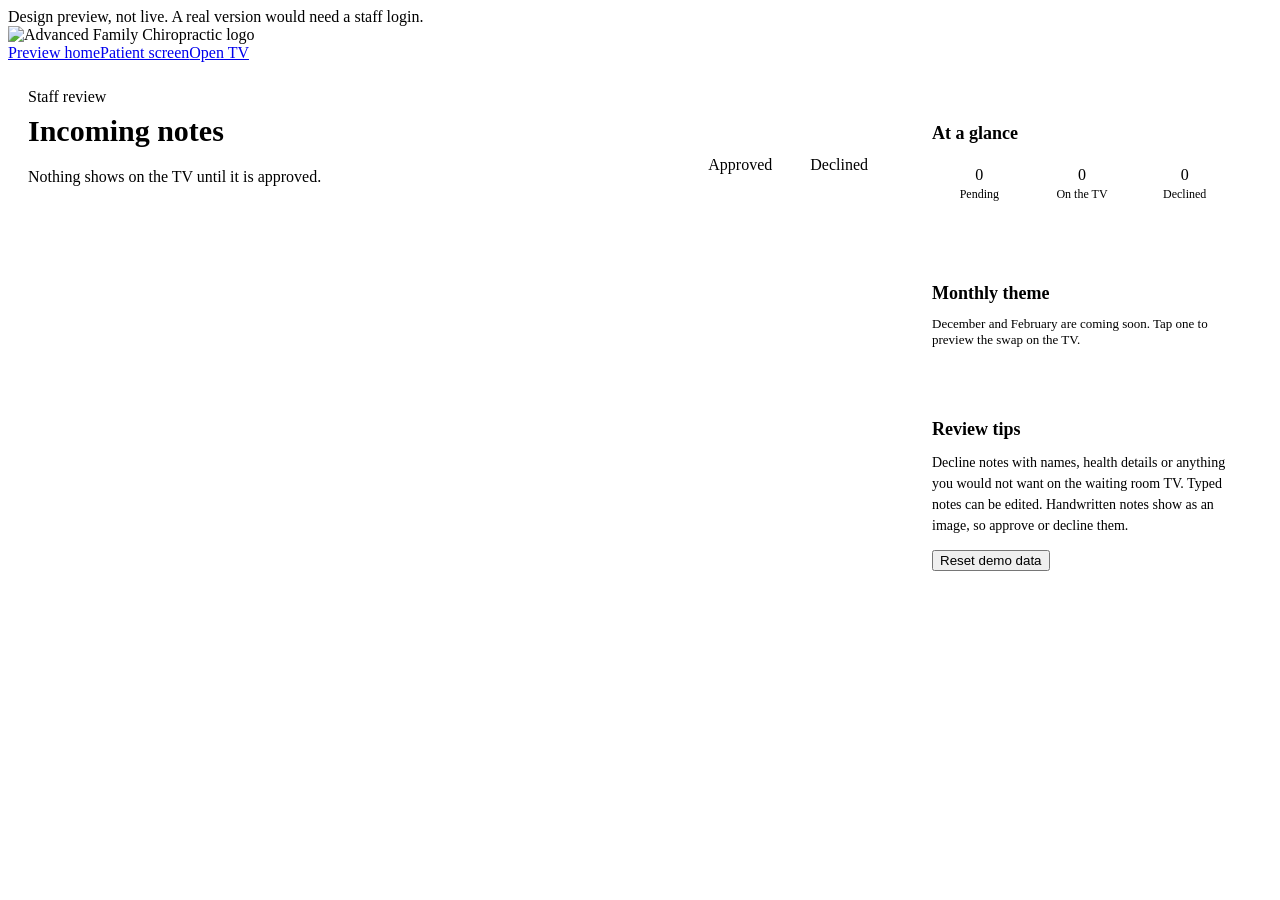
==== staff/index.html @ f01b8c11 "Add hub, patient, staff and TV mockup screens" ====
<!doctype html><html lang="en"><head><meta charset="utf-8"><meta name="viewport" content="width=device-width, initial-scale=1"><meta name="robots" content="noindex, nofollow"><link rel="preconnect" href="https://fonts.googleapis.com"><link rel="preconnect" href="https://fonts.gstatic.com" crossorigin><link href="https://fonts.googleapis.com/css2?family=Manrope:wght@400;500;600;700;800&family=Plus+Jakarta+Sans:wght@600;700;800&family=Caveat:wght@600&display=swap" rel="stylesheet"><title>Staff review: AFC thankful board (design preview)</title><link rel="stylesheet" href="../assets/styles.css">
<style>
.wrap{max-width:1240px;margin:0 auto;padding:26px 20px 60px;display:grid;grid-template-columns:1fr 340px;gap:24px;align-items:start}
@media (max-width:900px){.wrap{grid-template-columns:1fr}}
.head{display:flex;justify-content:space-between;align-items:flex-end;gap:12px;margin-bottom:16px;flex-wrap:wrap}
.head h1{font-size:30px;color:var(--primary-dark)}
.filters{display:flex;gap:6px;background:#fff;border:1px solid var(--line);border-radius:999px;padding:4px}
.filters button{border:0;background:none;font:700 14px var(--font-body);padding:8px 16px;border-radius:999px;color:var(--slate);cursor:pointer}
.filters button[aria-pressed=true]{background:var(--primary);color:#fff}
.list{display:grid;gap:12px}
.item{padding:16px 18px;display:grid;grid-template-columns:1fr auto;gap:14px;align-items:center}
.item .body{font:600 19px/1.4 var(--font-body);color:var(--ink)}
.item .meta{font-size:13px;color:var(--muted);margin-top:6px;display:flex;gap:8px;align-items:center;flex-wrap:wrap}
.item img{max-width:100%;height:110px;object-fit:contain;background:#fff;border:1px solid var(--line);border-radius:10px;display:block}
.item .acts{display:flex;gap:8px;flex-wrap:wrap;justify-content:flex-end}
.item textarea{width:100%;font:600 18px var(--font-body);padding:10px;border:2px solid var(--primary);border-radius:10px;min-height:70px}
.st{font-weight:800;font-size:12px;text-transform:uppercase;letter-spacing:.05em}
.st.pending{color:#B54708}.st.approved{color:#127a4a}.st.declined{color:#B42318}
.empty{padding:30px;text-align:center;color:var(--muted)}
.side .card{padding:20px;margin-bottom:16px}
.side h2{font-size:18px;color:var(--primary-dark);margin-bottom:12px}
.theme{display:flex;align-items:center;gap:12px;padding:12px;border:2px solid var(--line);border-radius:14px;margin-bottom:10px;cursor:pointer;background:#fff;width:100%;text-align:left;font:inherit}
.theme[aria-pressed=true]{border-color:var(--primary);background:var(--primary-glow)}
.theme svg{width:44px;height:44px;flex:none}
.theme b{display:block;font-size:15px}.theme small{color:var(--muted)}
.stats{display:grid;grid-template-columns:repeat(3,1fr);gap:8px;text-align:center}
.stats div{background:var(--bg);border-radius:12px;padding:10px 4px}
.stats b{display:block;font:800 26px var(--font-heading);color:var(--primary-dark)}
.stats span{font-size:12px;color:var(--muted)}
</style></head><body>
<div class="preview-banner">Design preview, not live. A real version would need a staff login.</div>
<header class="topbar"><img src="https://www.afctricities.com/wp-content/uploads/2026/04/Advanced-Family-Chiropractic-Logo-v1.png" alt="Advanced Family Chiropractic logo"><nav><a href="../">Preview home</a><a href="../patient/">Patient screen</a><a href="../tv/" target="_blank">Open TV</a></nav></header>
<div class="wrap">
<main>
<div class="head"><div><span class="badge">Staff review</span><h1 style="margin-top:8px">Incoming notes</h1><p class="muted" style="margin:6px 0 0">Nothing shows on the TV until it is approved.</p></div>
<div class="filters" role="group"><button data-f="pending" aria-pressed="true">Pending <span id="cP"></span></button><button data-f="approved" aria-pressed="false">Approved <span id="cA"></span></button><button data-f="declined" aria-pressed="false">Declined <span id="cD"></span></button></div></div>
<div class="list" id="list"></div>
</main>
<aside class="side">
<div class="card"><h2>At a glance</h2><div class="stats"><div><b id="sP">0</b><span>Pending</span></div><div><b id="sA">0</b><span>On the TV</span></div><div><b id="sD">0</b><span>Declined</span></div></div></div>
<div class="card"><h2>Monthly theme</h2><div id="themes"></div><p class="muted" style="font-size:13px;margin:6px 0 0">December and February are coming soon. Tap one to preview the swap on the TV.</p></div>
<div class="card"><h2>Review tips</h2><p class="muted" style="font-size:14px;line-height:1.5;margin:0">Decline notes with names, health details or anything you would not want on the waiting room TV. Typed notes can be edited. Handwritten notes show as an image, so approve or decline them.</p>
<button class="btn ghost small" id="reset" style="margin-top:14px">Reset demo data</button></div>
</aside></div>
<script src="../assets/app.js"></script>
<script>
(function(){
var filter='pending',editing=null,E=AFC.esc;
var icons={turkey:'<svg viewBox="0 0 44 44"><g transform="translate(22 26)"><path d="M0 0L-16-10L-8-18z" fill="#E8590C"/><path d="M0 0L-6-20L6-20z" fill="#F59E0B"/><path d="M0 0L8-18L16-10z" fill="#B91C1C"/></g><circle cx="22" cy="28" r="9" fill="#8B5A2B"/><circle cx="22" cy="18" r="5" fill="#A0522D"/></svg>',
ornaments:'<svg viewBox="0 0 44 44"><path d="M22 4L36 38H8z" fill="#2F6E4F"/><circle cx="18" cy="24" r="3" fill="#176D8C"/><circle cx="26" cy="30" r="3" fill="#FBBF24"/><circle cx="24" cy="17" r="3" fill="#B91C1C"/></svg>',
hearts:'<svg viewBox="0 0 44 44"><path d="M22 38C6 27 4 18 9 12c4-5 10-4 13 1 3-5 9-6 13-1 5 6 3 15-13 26z" fill="#E0457B"/></svg>'};
function render(){
 var all=AFC.all().sort(function(a,b){return b.ts-a.ts;});
 var cnt={pending:0,approved:0,declined:0};all.forEach(function(n){cnt[n.status]++;});
 document.getElementById('cP').textContent='('+cnt.pending+')';document.getElementById('cA').textContent='('+cnt.approved+')';document.getElementById('cD').textContent='('+cnt.declined+')';
 document.getElementById('sP').textContent=cnt.pending;document.getElementById('sA').textContent=cnt.approved;document.getElementById('sD').textContent=cnt.declined;
 var items=all.filter(function(n){return n.status===filter;});
 document.getElementById('list').innerHTML=items.length?items.map(function(n){
  var body=n.type==='ink'?'<img src="'+n.img+'" alt="Handwritten note">':(editing===n.id?'<textarea id="ed">'+E(n.text)+'</textarea>':'<div class="body">'+E(n.text)+'</div>');
  var acts='';
  if(editing===n.id)acts='<button class="btn small ok" data-a="save" data-id="'+n.id+'">Save</button><button class="btn small ghost" data-a="cancel">Cancel</button>';
  else{if(n.status!=='approved')acts+='<button class="btn small ok" data-a="approve" data-id="'+n.id+'">Approve</button>';
   if(n.type==='text')acts+='<button class="btn small ghost" data-a="edit" data-id="'+n.id+'">Edit</button>';
   if(n.status!=='declined')acts+='<button class="btn small danger" data-a="decline" data-id="'+n.id+'">'+(n.status==='approved'?'Remove':'Decline')+'</button>';}
  return '<div class="item card" data-id="'+n.id+'"><div>'+body+'<div class="meta"><span class="st '+n.status+'">'+n.status+'</span>'+(n.sample?'<span class="badge sample">Sample</span>':'')+'<span>'+(n.type==='ink'?'Handwritten':'Typed')+'</span><span>'+new Date(n.ts).toLocaleString([], {month:'short',day:'numeric',hour:'numeric',minute:'2-digit'})+'</span></div></div><div class="acts">'+acts+'</div></div>';
 }).join(''):'<div class="card empty">No '+filter+' notes right now.</div>';
 var cur=AFC.theme().id;
 document.getElementById('themes').innerHTML=Object.keys(AFC.THEMES).map(function(k){var t=AFC.THEMES[k];return '<button class="theme" data-theme="'+k+'" aria-pressed="'+(cur===k)+'">'+icons[k]+'<span><b>'+t.name+'</b><small>'+t.month+(t.live?', live now':', coming soon')+'</small></span></button>';}).join('');
}
document.addEventListener('click',function(e){
 var b=e.target.closest('button');if(!b)return;
 if(b.dataset.f){filter=b.dataset.f;editing=null;document.querySelectorAll('.filters button').forEach(function(x){x.setAttribute('aria-pressed',x===b);});render();}
 else if(b.dataset.theme)AFC.setTheme(b.dataset.theme);
 else if(b.id==='reset'){AFC.reset();}
 else if(b.dataset.a==='approve')AFC.update(b.dataset.id,{status:'approved',approvedTs:Date.now()});
 else if(b.dataset.a==='decline')AFC.update(b.dataset.id,{status:'declined'});
 else if(b.dataset.a==='edit'){editing=b.dataset.id;render();var t=document.getElementById('ed');t.focus();}
 else if(b.dataset.a==='save'){var v=document.getElementById('ed').value.trim();var id=b.dataset.id;editing=null;if(v)AFC.update(id,{text:v});else render();}
 else if(b.dataset.a==='cancel'){editing=null;render();}
});
AFC.onChange(function(){if(!editing)render();});render();
})();
</script></body></html>
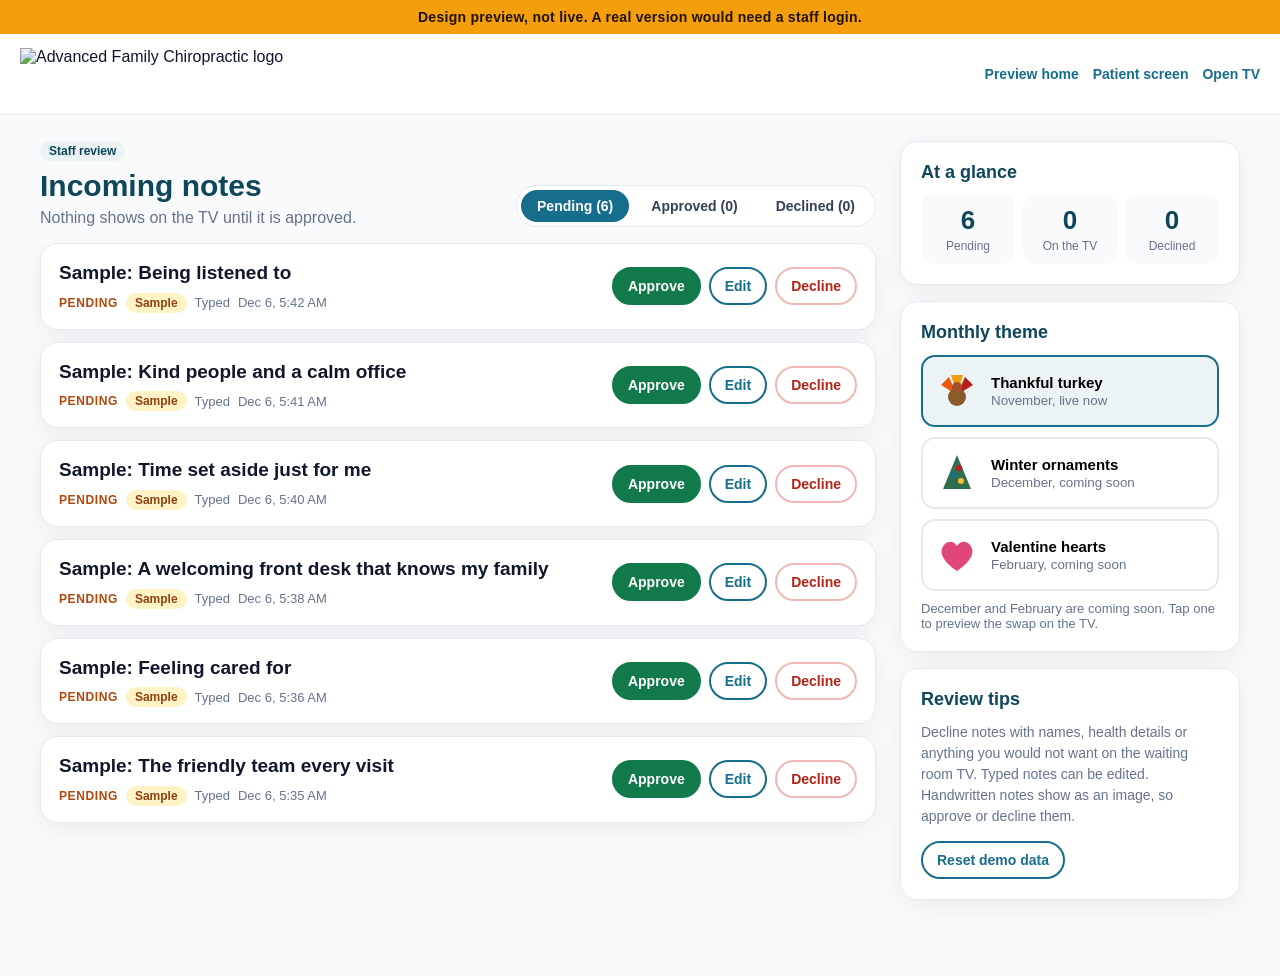
==== commit 017b349f: "Revise thankful board: handwriting on feather color, feathers stack and turkey shrinks" ====
--- a/staff/index.html
+++ b/staff/index.html
@@ -11,7 +11,7 @@
 .item{padding:16px 18px;display:grid;grid-template-columns:1fr auto;gap:14px;align-items:center}
 .item .body{font:600 19px/1.4 var(--font-body);color:var(--ink)}
 .item .meta{font-size:13px;color:var(--muted);margin-top:6px;display:flex;gap:8px;align-items:center;flex-wrap:wrap}
-.item img{max-width:100%;height:110px;object-fit:contain;background:#fff;border:1px solid var(--line);border-radius:10px;display:block}
+.item img{max-width:100%;height:110px;object-fit:contain;background:#C2410C;border:1px solid var(--line);border-radius:10px;display:block}
 .item .acts{display:flex;gap:8px;flex-wrap:wrap;justify-content:flex-end}
 .item textarea{width:100%;font:600 18px var(--font-body);padding:10px;border:2px solid var(--primary);border-radius:10px;min-height:70px}
 .st{font-weight:800;font-size:12px;text-transform:uppercase;letter-spacing:.05em}
--- a/assets/styles.css
+++ b/assets/styles.css
@@ -0,0 +1,21 @@
+:root{--primary:#176D8C;--primary-dark:#0E465B;--primary-light:#96BDCB;--primary-glow:#ECF3F5;--ink:#0F172A;--slate:#334155;--muted:#64748B;--line:#E5EAF0;--bg:#F9FAFB;--gold:#F59E0B;--amber:#FBBF24;
+--font-heading:'Plus Jakarta Sans',sans-serif;--font-body:'Manrope',sans-serif}
+*{box-sizing:border-box}
+html,body{margin:0}
+body{font-family:var(--font-body);color:var(--ink);background:var(--bg);-webkit-text-size-adjust:100%}
+h1,h2,h3{font-family:var(--font-heading);margin:0}
+.preview-banner{background:var(--gold);color:#1f1300;text-align:center;font:700 14px/1.3 var(--font-body);padding:8px 12px;letter-spacing:.02em}
+.preview-banner a{color:#1f1300}
+.topbar{display:flex;align-items:center;justify-content:space-between;gap:12px;padding:14px 20px;background:#fff;border-bottom:1px solid var(--line)}
+.topbar img{height:52px;width:auto;display:block}
+.topbar nav a{color:var(--primary);font-weight:700;text-decoration:none;font-size:14px;margin-left:14px}
+.btn{font:700 16px var(--font-body);border-radius:999px;border:2px solid var(--primary);background:var(--primary);color:#fff;padding:12px 22px;cursor:pointer;min-height:48px}
+.btn:disabled{opacity:.45;cursor:not-allowed}
+.btn.ghost{background:#fff;color:var(--primary)}
+.btn.small{font-size:14px;padding:8px 14px;min-height:38px}
+.btn.danger{background:#fff;color:#B42318;border-color:#F1B8B3}
+.btn.ok{background:#127a4a;border-color:#127a4a}
+.card{background:#fff;border:1px solid var(--line);border-radius:18px;box-shadow:0 6px 24px rgba(15,23,42,.06)}
+.badge{display:inline-block;font:700 12px var(--font-body);padding:3px 9px;border-radius:999px;background:var(--primary-glow);color:var(--primary-dark)}
+.badge.sample{background:#FEF3C7;color:#92400E}
+.muted{color:var(--muted)}
